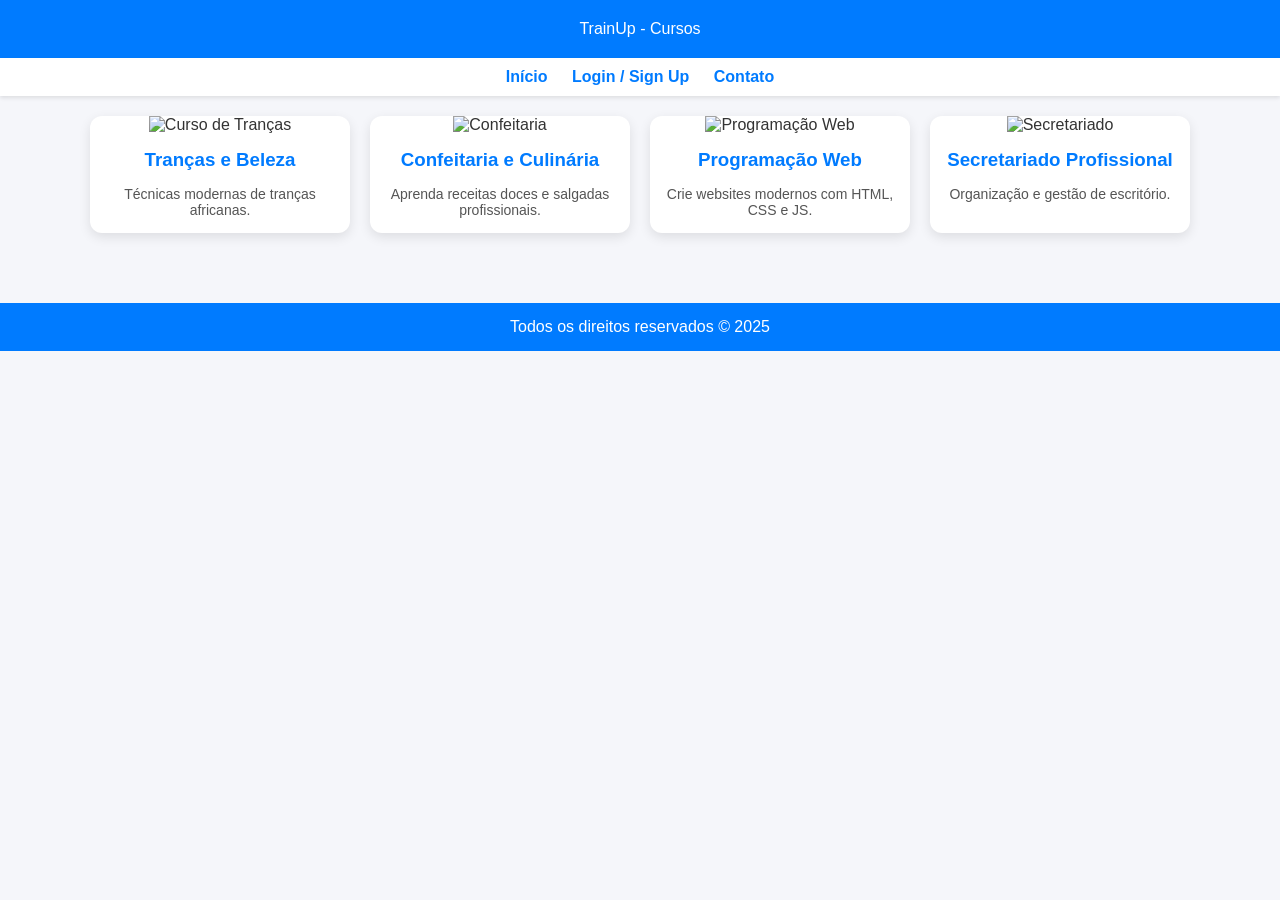
==== cursos.html @ 0a381bbb "Add files via upload" ====
<!DOCTYPE html>
<html lang="pt">
<head>
<meta charset="UTF-8">
<meta name="viewport" content="width=device-width, initial-scale=1.0">
<title>Cursos - TrainUp</title>
<style>
body { font-family:Arial; background:#f5f6fa; color:#333; margin:0; }
header { background:#007bff; color:white; padding:20px; text-align:center; }
nav { background:#fff; text-align:center; padding:10px; box-shadow:0 2px 4px rgba(0,0,0,0.1); }
nav a { margin:0 10px; color:#007bff; text-decoration:none; font-weight:bold; }
nav a:hover { text-decoration:underline; }
.cursos { display:grid; grid-template-columns:repeat(auto-fit,minmax(250px,1fr)); gap:20px; padding:20px; max-width:1100px; margin:auto; }
.curso-card { background:white; border-radius:12px; overflow:hidden; box-shadow:0 4px 12px rgba(0,0,0,0.1); text-align:center; }
.curso-card img { width:100%; height:160px; object-fit:cover; }
.curso-card h3 { margin:15px; color:#007bff; }
.curso-card p { margin:0 15px 15px 15px; font-size:14px; color:#555; }
footer { background:#007bff; color:white; text-align:center; padding:15px; margin-top:50px; }
</style>
</head>
<body>

<header>TrainUp - Cursos</header>

<nav>
<a href="index.html">Início</a>
<a href="login.html">Login / Sign Up</a>
<a href="contato.html">Contato</a>
</nav>

<div class="cursos">
  <div class="curso-card">
    <img src="https://cdn.pixabay.com/photo/2017/08/06/22/01/hair-2590243_1280.jpg" alt="Curso de Tranças">
    <h3>Tranças e Beleza</h3>
    <p>Técnicas modernas de tranças africanas.</p>
  </div>
  <div class="curso-card">
    <img src="https://cdn.pixabay.com/photo/2016/11/21/15/38/cake-1842463_1280.jpg" alt="Confeitaria">
    <h3>Confeitaria e Culinária</h3>
    <p>Aprenda receitas doces e salgadas profissionais.</p>
  </div>
  <div class="curso-card">
    <img src="https://cdn.pixabay.com/photo/2015/05/31/11/51/typing-791292_1280.jpg" alt="Programação Web">
    <h3>Programação Web</h3>
    <p>Crie websites modernos com HTML, CSS e JS.</p>
  </div>
  <div class="curso-card">
    <img src="https://cdn.pixabay.com/photo/2015/01/08/18/26/secretary-593326_1280.jpg" alt="Secretariado">
    <h3>Secretariado Profissional</h3>
    <p>Organização e gestão de escritório.</p>
  </div>
</div>

<footer>Todos os direitos reservados &copy; 2025</footer>

</body>
</html>
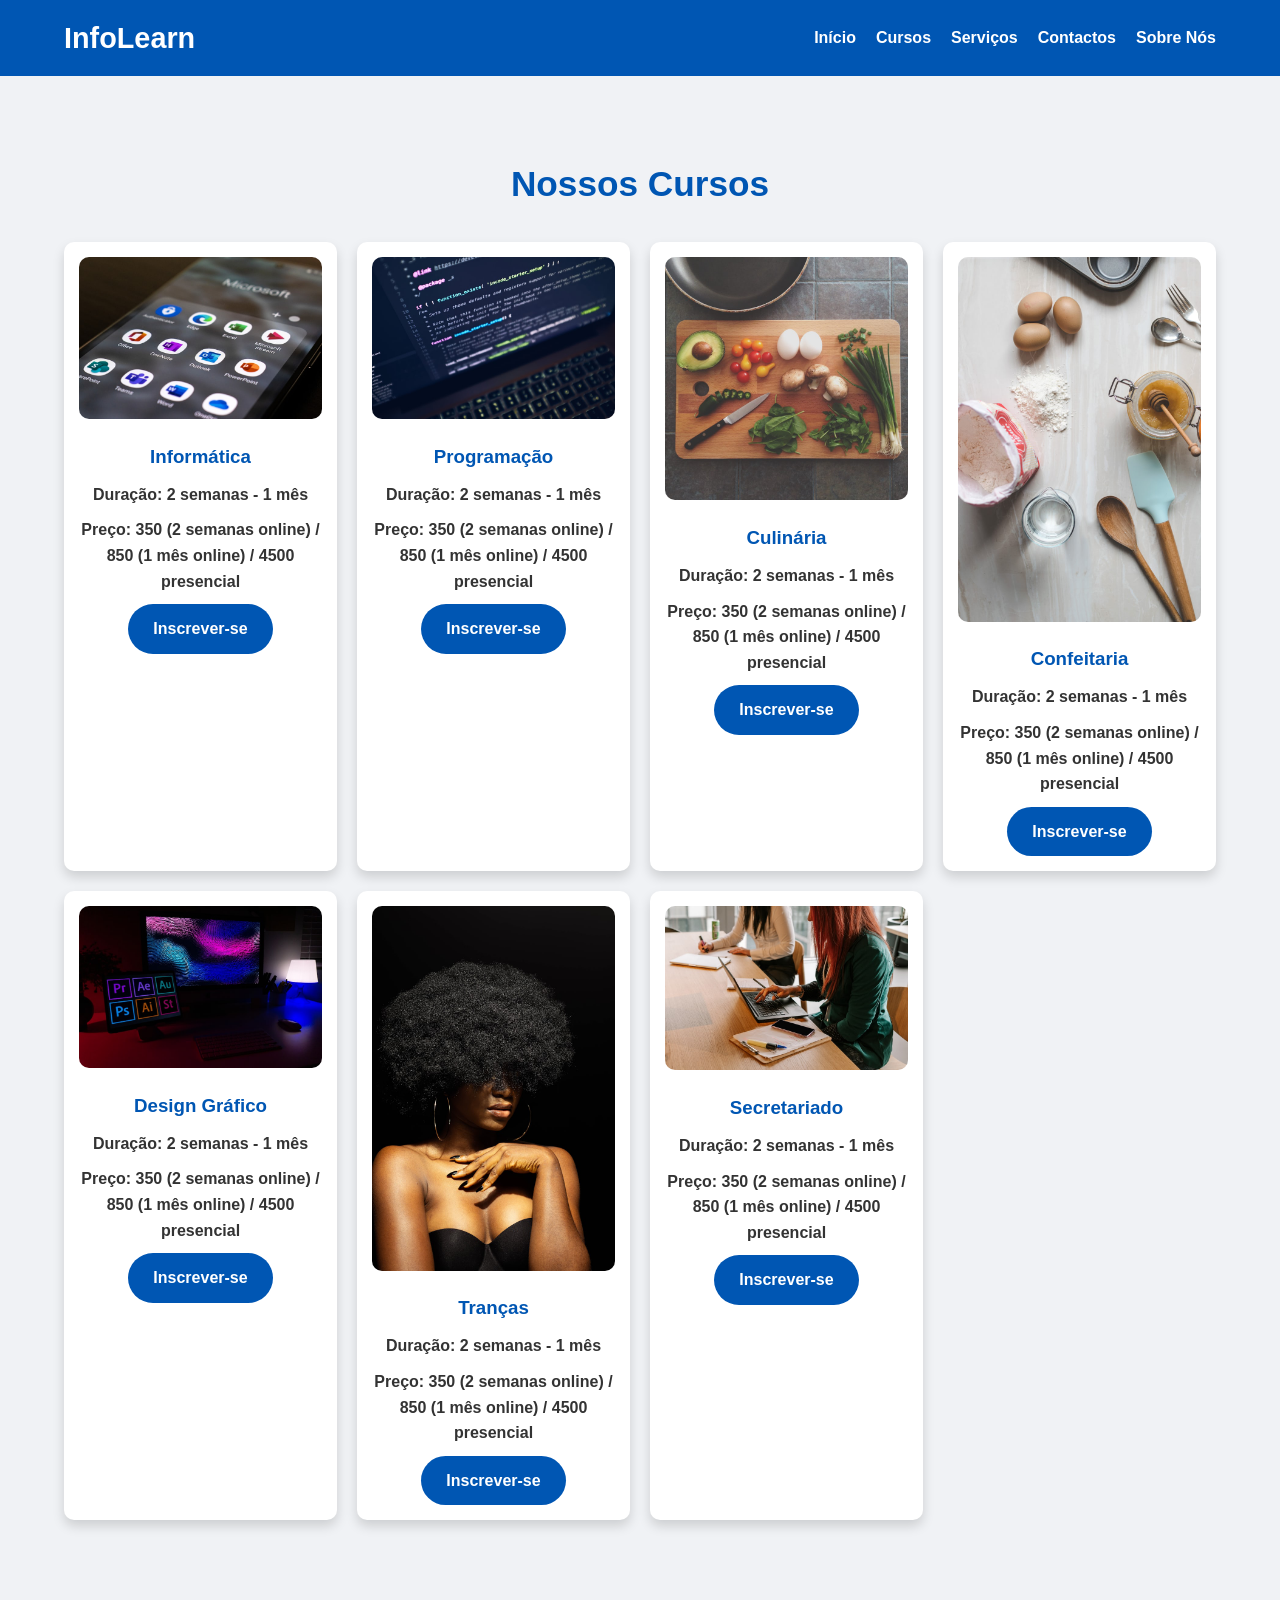
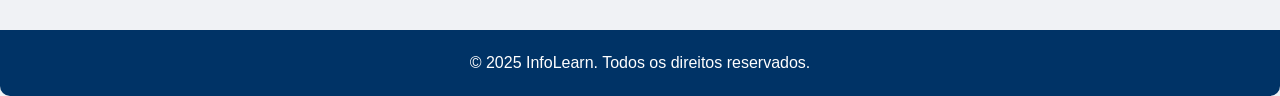
==== commit dac892ca: "Add files via upload" ====
--- a/cursos.html
+++ b/cursos.html
@@ -1,57 +1,88 @@
 <!DOCTYPE html>
 <html lang="pt">
 <head>
-<meta charset="UTF-8">
-<meta name="viewport" content="width=device-width, initial-scale=1.0">
-<title>Cursos - TrainUp</title>
-<style>
-body { font-family:Arial; background:#f5f6fa; color:#333; margin:0; }
-header { background:#007bff; color:white; padding:20px; text-align:center; }
-nav { background:#fff; text-align:center; padding:10px; box-shadow:0 2px 4px rgba(0,0,0,0.1); }
-nav a { margin:0 10px; color:#007bff; text-decoration:none; font-weight:bold; }
-nav a:hover { text-decoration:underline; }
-.cursos { display:grid; grid-template-columns:repeat(auto-fit,minmax(250px,1fr)); gap:20px; padding:20px; max-width:1100px; margin:auto; }
-.curso-card { background:white; border-radius:12px; overflow:hidden; box-shadow:0 4px 12px rgba(0,0,0,0.1); text-align:center; }
-.curso-card img { width:100%; height:160px; object-fit:cover; }
-.curso-card h3 { margin:15px; color:#007bff; }
-.curso-card p { margin:0 15px 15px 15px; font-size:14px; color:#555; }
-footer { background:#007bff; color:white; text-align:center; padding:15px; margin-top:50px; }
-</style>
+    <meta charset="UTF-8">
+    <meta name="viewport" content="width=device-width, initial-scale=1.0">
+    <title>InfoLearn - Cursos</title>
+    <link rel="stylesheet" type="text/css" href="style.css">
 </head>
 <body>
+    <nav>
+        <div class="logo">InfoLearn</div>
+        <ul>
+            <li><a href="index.html">Início</a></li>
+            <li><a href="cursos.html">Cursos</a></li>
+            <li><a href="servicos.html">Serviços</a></li>
+            <li><a href="contactos.html">Contactos</a></li>
+            <li><a href="sobre.html">Sobre Nós</a></li>
+        </ul>
+    </nav>
 
-<header>TrainUp - Cursos</header>
+    <section class="cursos-section">
+        <h2>Nossos Cursos</h2>
+        <div class="curso-grid">
 
-<nav>
-<a href="index.html">Início</a>
-<a href="login.html">Login / Sign Up</a>
-<a href="contato.html">Contato</a>
-</nav>
+            <div class="curso-card">
+                <img src="informatica.jpeg" alt="Curso de Informática">
+                <h3>Informática</h3>
+                <p>Duração: 2 semanas - 1 mês</p>
+                <p>Preço: 350 (2 semanas online) / 850 (1 mês online) / 4500 presencial</p>
+                <a href="/inscrever?curso=Informática" class="btn-inscrever">Inscrever-se</a>
+            </div>
 
-<div class="cursos">
-  <div class="curso-card">
-    <img src="https://cdn.pixabay.com/photo/2017/08/06/22/01/hair-2590243_1280.jpg" alt="Curso de Tranças">
-    <h3>Tranças e Beleza</h3>
-    <p>Técnicas modernas de tranças africanas.</p>
-  </div>
-  <div class="curso-card">
-    <img src="https://cdn.pixabay.com/photo/2016/11/21/15/38/cake-1842463_1280.jpg" alt="Confeitaria">
-    <h3>Confeitaria e Culinária</h3>
-    <p>Aprenda receitas doces e salgadas profissionais.</p>
-  </div>
-  <div class="curso-card">
-    <img src="https://cdn.pixabay.com/photo/2015/05/31/11/51/typing-791292_1280.jpg" alt="Programação Web">
-    <h3>Programação Web</h3>
-    <p>Crie websites modernos com HTML, CSS e JS.</p>
-  </div>
-  <div class="curso-card">
-    <img src="https://cdn.pixabay.com/photo/2015/01/08/18/26/secretary-593326_1280.jpg" alt="Secretariado">
-    <h3>Secretariado Profissional</h3>
-    <p>Organização e gestão de escritório.</p>
-  </div>
-</div>
+            <div class="curso-card">
+                <img src="programação.jpeg" alt="Curso de Programação">
+                <h3>Programação</h3>
+                <p>Duração: 2 semanas - 1 mês</p>
+                <p>Preço: 350 (2 semanas online) / 850 (1 mês online) / 4500 presencial</p>
+                <a href="/inscrever?curso=Programação" class="btn-inscrever">Inscrever-se</a>
+            </div>
 
-<footer>Todos os direitos reservados &copy; 2025</footer>
+            <div class="curso-card">
+                <img src="culinaria.jpeg" alt="Curso de Culinária">
+                <h3>Culinária</h3>
+                <p>Duração: 2 semanas - 1 mês</p>
+                <p>Preço: 350 (2 semanas online) / 850 (1 mês online) / 4500 presencial</p>
+                <a href="/inscrever?curso=Culinária" class="btn-inscrever">Inscrever-se</a>
+            </div>
 
+            <div class="curso-card">
+                <img src="confeitaria.jpeg" alt="Curso de Confeitaria">
+                <h3>Confeitaria</h3>
+                <p>Duração: 2 semanas - 1 mês</p>
+                <p>Preço: 350 (2 semanas online) / 850 (1 mês online) / 4500 presencial</p>
+                <a href="/inscrever?curso=Confeitaria" class="btn-inscrever">Inscrever-se</a>
+            </div>
+
+            <div class="curso-card">
+                <img src="designer.jpeg" alt="Curso de Design Gráfico">
+                <h3>Design Gráfico</h3>
+                <p>Duração: 2 semanas - 1 mês</p>
+                <p>Preço: 350 (2 semanas online) / 850 (1 mês online) / 4500 presencial</p>
+                <a href="/inscrever?curso=Design Gráfico" class="btn-inscrever">Inscrever-se</a>
+            </div>
+
+            <div class="curso-card">
+                <img src="tranças.jpeg" alt="Curso de Tranças">
+                <h3>Tranças</h3>
+                <p>Duração: 2 semanas - 1 mês</p>
+                <p>Preço: 350 (2 semanas online) / 850 (1 mês online) / 4500 presencial</p>
+                <a href="/inscrever?curso=Tranças" class="btn-inscrever">Inscrever-se</a>
+            </div>
+
+            <div class="curso-card">
+                <img src="secretariado.jpeg" alt="Curso de Secretariado">
+                <h3>Secretariado</h3>
+                <p>Duração: 2 semanas - 1 mês</p>
+                <p>Preço: 350 (2 semanas online) / 850 (1 mês online) / 4500 presencial</p>
+                <a href="/inscrever?curso=Secretariado" class="btn-inscrever">Inscrever-se</a>
+            </div>
+
+        </div>
+    </section>
+
+    <footer>
+        <p>&copy; 2025 InfoLearn. Todos os direitos reservados.</p>
+    </footer>
 </body>
 </html>
--- a/style.css
+++ b/style.css
@@ -0,0 +1,73 @@
+/* Reset e fontes */
+* { margin:0; padding:0; box-sizing:border-box; font-family: 'Arial', sans-serif; }
+body { line-height:1.6; background:#f0f2f5; color:#333; }
+
+/* Navbar */
+nav {
+  display:flex;
+  justify-content:space-between;
+  align-items:center;
+  padding:15px 5%;
+  background:#0056b3;
+  color:white;
+  position:sticky;
+  top:0;
+  z-index:1000;
+  flex-wrap:wrap;
+}
+nav .logo { font-size:1.8em; font-weight:bold; }
+nav ul { list-style:none; display:flex; gap:20px; flex-wrap:wrap; }
+nav ul li a { color:white; text-decoration:none; font-weight:bold; transition:0.3s; }
+nav ul li a:hover { color:#ffa500; }
+
+/* Seções */
+section { padding:80px 5%; text-align:center; }
+
+/* Home */
+.home-section {
+  background:linear-gradient(to right, #0056b3, #ffa500);
+  color:white;
+  padding:100px 5%;
+  border-radius:10px;
+}
+.home-section h1 { font-size:2.5em; margin-bottom:20px; }
+.home-buttons { margin-top:30px; display:flex; justify-content:center; flex-wrap:wrap; gap:15px; }
+
+/* Botões */
+.btn, .btn-alt, .btn-inscrever {
+  text-decoration:none;
+  padding:12px 25px;
+  border-radius:30px;
+  font-weight:bold;
+  display:inline-block;
+  transition:0.3s;
+  color:white;
+}
+.btn { background:#ffa500; }
+.btn:hover { background:#ff7f00; }
+.btn-alt { background:#003366; }
+.btn-alt:hover { background:#001f4d; }
+.btn-inscrever { background:#0056b3; }
+.btn-inscrever:hover { background:#003366; }
+
+/* Cursos */
+.cursos-section h2 { font-size:2.2em; margin-bottom:30px; color:#0056b3; }
+.curso-grid { display:grid; grid-template-columns:repeat(auto-fit, minmax(250px, 1fr)); gap:20px; }
+.curso-card { background:white; padding:15px; border-radius:10px; box-shadow:0 6px 12px rgba(0,0,0,0.15); transition:0.3s; }
+.curso-card:hover { transform:translateY(-5px); }
+.curso-card img { width:100%; border-radius:10px; margin-bottom:15px; }
+.curso-card h3 { color:#0056b3; margin-bottom:10px; }
+.curso-card p { margin-bottom:10px; font-weight:bold; }
+
+/* Outras seções */
+.servicos-section, .contactos-section, .sobre-section { background:white; border-radius:10px; padding:50px 5%; margin-top:30px; box-shadow:0 4px 8px rgba(0,0,0,0.1); }
+
+/* Footer */
+footer { padding:20px 5%; background:#003366; color:white; text-align:center; margin-top:30px; border-radius:0 0 10px 10px; }
+
+/* Responsividade */
+@media(max-width:768px) {
+  nav ul { flex-direction:column; gap:10px; }
+  .home-section { padding:60px 5%; }
+  .cursos-section, .servicos-section, .contactos-section, .sobre-section { padding:30px 5%; }
+}
